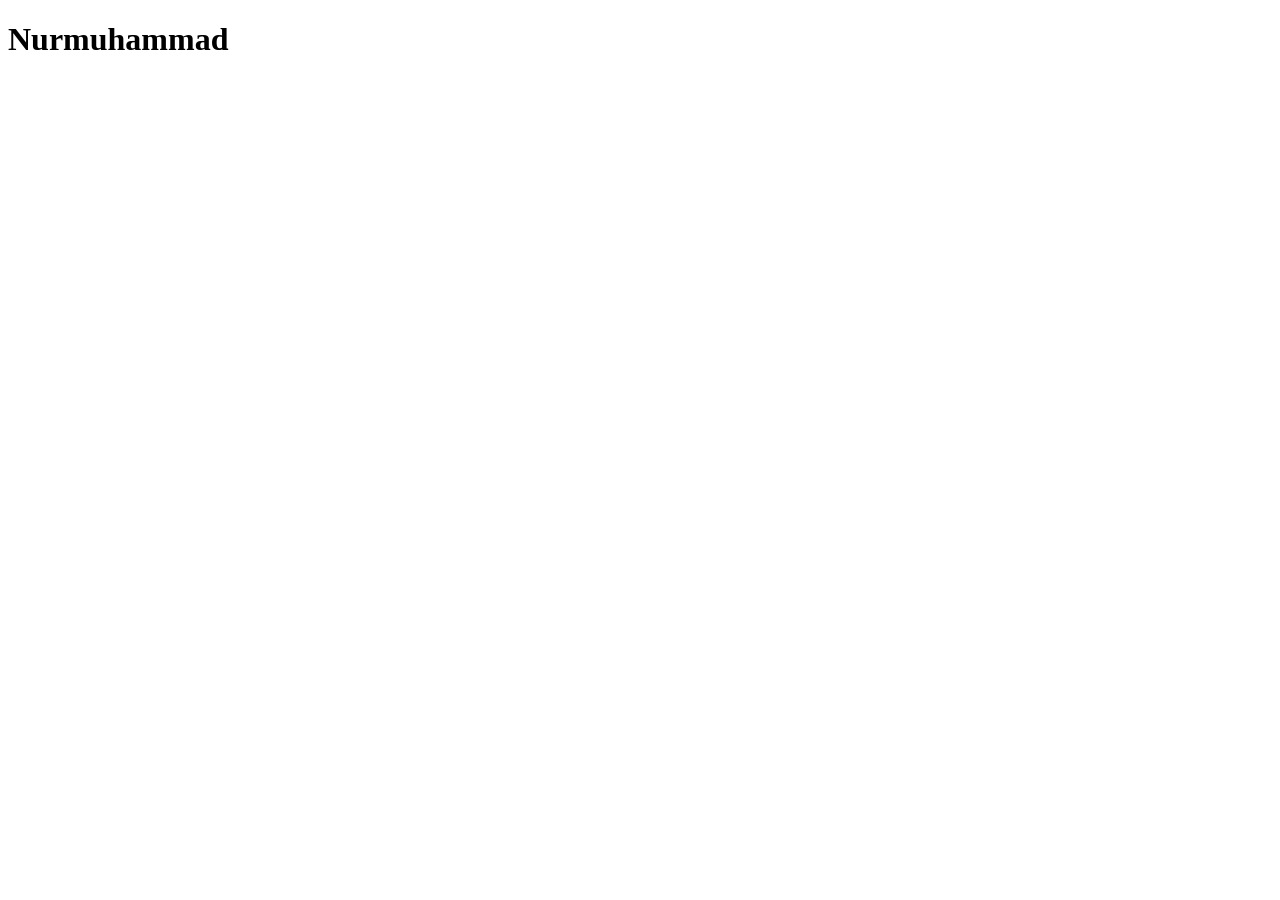
==== index.html @ 9b0490b0 "Nurmuhammad bilan" ====
<!DOCTYPE html>
<html lang="en">
<head>
    <meta charset="UTF-8">
    <meta name="viewport" content="width=device-width, initial-scale=1.0">
    <title>Document</title>
</head>
<body>
    <h1>Nurmuhammad</h1>
</body>
</html>
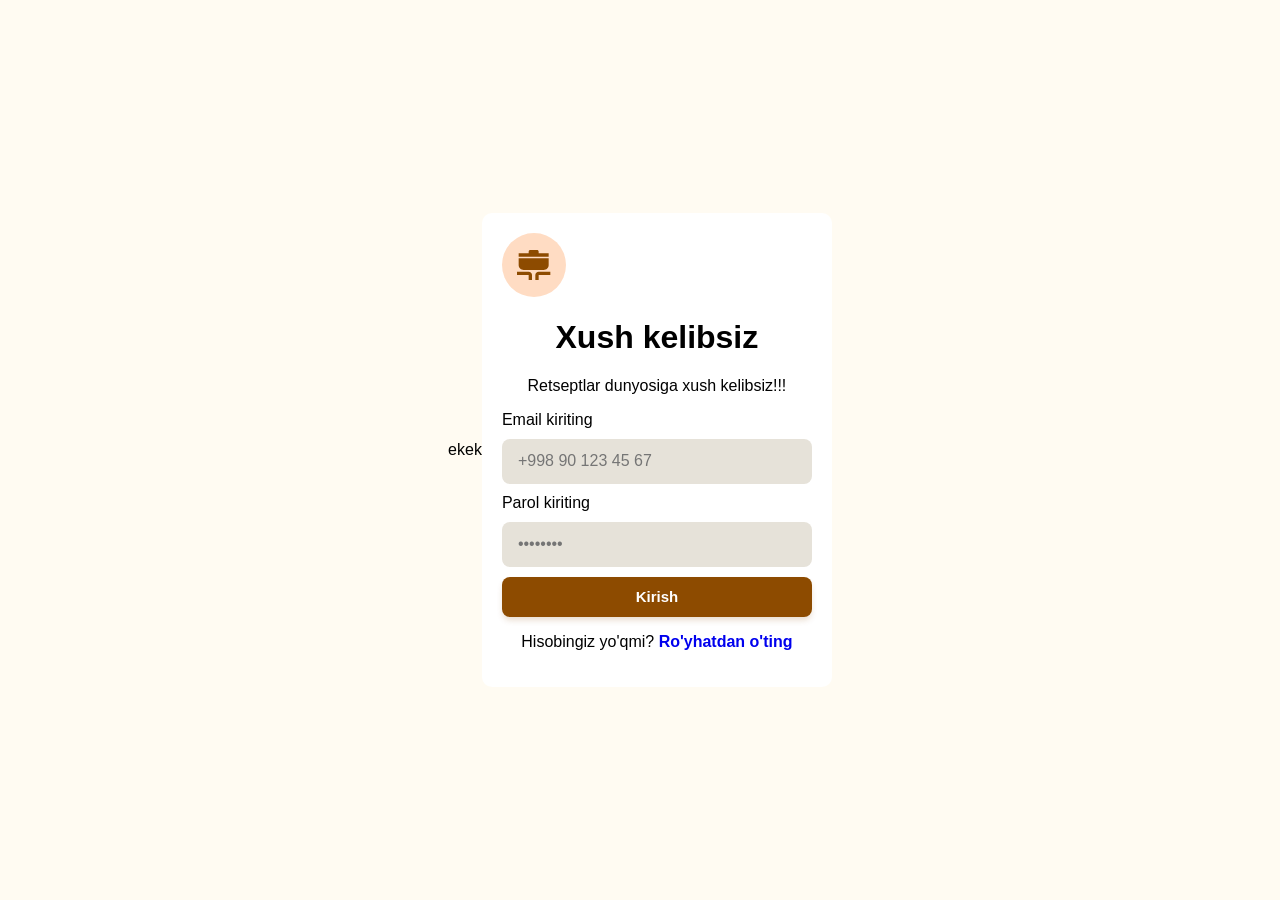
==== commit d914c574: "kirish page qildim" ====
--- a/index.html
+++ b/index.html
@@ -1,11 +1,31 @@
-<!DOCTYPE html>
-<html lang="en">
-<head>
-    <meta charset="UTF-8">
-    <meta name="viewport" content="width=device-width, initial-scale=1.0">
+<!doctype html>
+<html lang="en">  ekek
+  <head>
+    <meta charset="UTF-8" />
+    <meta name="viewport" content="width=device-width, initial-scale=1.0" />
     <title>Document</title>
-</head>
-<body>
-    <h1>Nurmuhammad</h1>
-</body>
-</html>+    <link rel="stylesheet" href="style.css" />
+  </head>
+  <body>
+    <div class="box">
+      <div class="background">
+        <img src="./Container.svg" alt="" />
+      </div>
+      <h1 class="form-title">Xush kelibsiz</h1>
+      <p class="form-text">Retseptlar dunyosiga xush kelibsiz!!!</p>
+      <form>
+        <div class="input-group">
+          <label for="">Email kiriting</label>
+          <input class="input" type="text" placeholder="+998 90 123 45 67" />
+        </div>
+        <div class="input-group">
+          <label class="">Parol kiriting</label>
+          <input class="input" type="text" placeholder="••••••••" />
+        </div>
+        <button>Kirish</button>
+
+        <p class="form-text">Hisobingiz yo'qmi? <a href="#">Ro'yhatdan o'ting</a></p>
+      </form>
+    </div>
+  </body>
+</html>
--- a/style.css
+++ b/style.css
@@ -0,0 +1,74 @@
+* {
+    box-sizing: border-box;
+    font-family: Arial, Helvetica, sans-serif;
+}
+
+body {
+    margin: 0;
+    background-color: #FFFBF2;
+    display: flex;
+    justify-content: center;
+    align-items: center;
+    height: 100vh;
+}
+
+.box {
+    max-width: 350px;
+    width: 100%;
+    flex-direction: column;
+    background-color: white;
+    padding: 20px;
+    border-radius: 10px;
+}
+
+
+
+input {
+    width: 100%;
+    height: 45px;
+    padding: 12px 16px;
+    opacity: 1;
+    border-radius: 8px;
+    outline: none;
+    border: none;
+    background: #E6E2D9;
+    margin: 10px 0px;
+    font-size: 16px;
+}
+
+.background {
+    display: flex;
+    justify-self: center;
+    align-items: center;
+    padding: 15px;
+    background-color: #FFDCC3;
+    border-radius: 50%;
+    width: 64px;
+    height: 64px;
+    opacity: 1;
+}
+
+button {
+    width: 100%;
+    height: 40px;
+    opacity: 1;
+    border-radius: 8px;
+    border: none;
+    box-shadow: 0px 2px 4px -2px #8D4B0033;
+    box-shadow: 0px 4px 6px -1px #8D4B0033;
+    color: white;
+    font-weight: bold;
+    font-size: 15px;
+    background-color: #8d4b00;
+}
+.form-text{
+    text-align: center;
+}
+.form-text a {
+    text-decoration: none;
+    font-weight: bold;
+}
+
+.form-title{
+    text-align: center;
+}
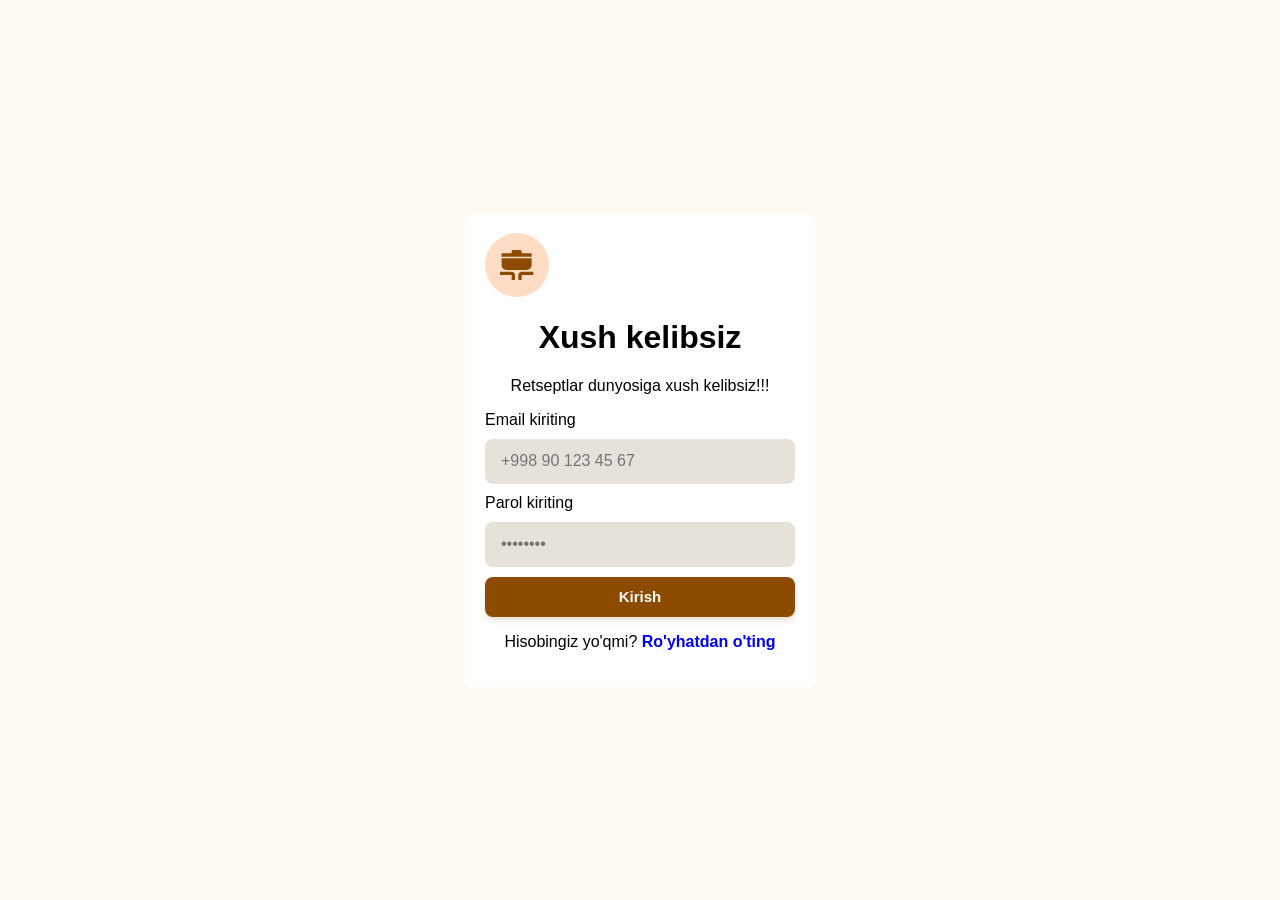
==== commit 9642f605: "oxirgi page" ====
--- a/index.html
+++ b/index.html
@@ -1,5 +1,5 @@
 <!doctype html>
-<html lang="en">  ekek
+<html lang="en">
   <head>
     <meta charset="UTF-8" />
     <meta name="viewport" content="width=device-width, initial-scale=1.0" />
@@ -23,7 +23,6 @@
           <input class="input" type="text" placeholder="••••••••" />
         </div>
         <button>Kirish</button>
-
         <p class="form-text">Hisobingiz yo'qmi? <a href="#">Ro'yhatdan o'ting</a></p>
       </form>
     </div>
--- a/style.css
+++ b/style.css
@@ -1,3 +1,4 @@
+
 * {
     box-sizing: border-box;
     font-family: Arial, Helvetica, sans-serif;
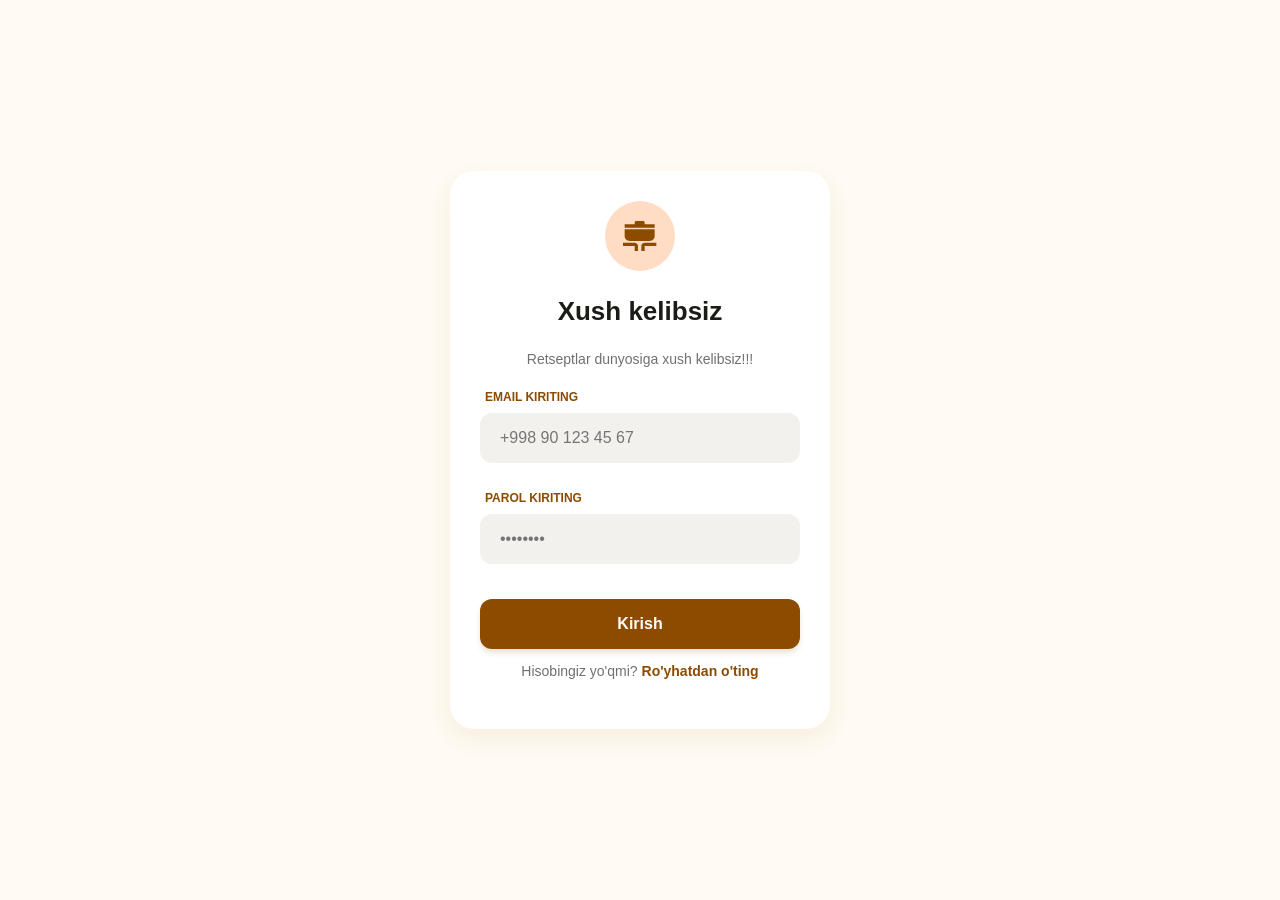
==== commit 5478df75: "loyiha" ====
--- a/index.html
+++ b/index.html
@@ -26,5 +26,6 @@
         <p class="form-text">Hisobingiz yo'qmi? <a href="#">Ro'yhatdan o'ting</a></p>
       </form>
     </div>
+    <script src="script.js"></script>
   </body>
 </html>
--- a/style.css
+++ b/style.css
@@ -72,4 +72,144 @@
 
 .form-title{
     text-align: center;
+}
+/* Animatsiyalar kutubxonasi */
+@keyframes fadeInUp {
+    from { opacity: 0; transform: translateY(30px); }
+    to { opacity: 1; transform: translateY(0); }
+}
+
+@keyframes shake {
+    0%, 100% { transform: translateX(0); }
+    25% { transform: translateX(-8px); }
+    75% { transform: translateX(8px); }
+}
+
+@keyframes iconPop {
+    0% { transform: scale(0); }
+    80% { transform: scale(1.2); }
+    100% { transform: scale(1); }
+}
+
+body {
+    margin: 0;
+    background-color: #FFFBF2;
+    display: flex;
+    justify-content: center;
+    align-items: center;
+    height: 100vh;
+    overflow: hidden; /* Sahifa yuklanishda ortiqcha scroll bo'lmasligi uchun */
+}
+
+.box {
+    max-width: 380px; /* Biroz kengaytirildi */
+    width: 90%;
+    background-color: white;
+    padding: 30px;
+    border-radius: 24px; /* Zamonaviyroq yumaloqlik */
+    box-shadow: 0 10px 25px rgba(141, 75, 0, 0.08);
+    animation: fadeInUp 0.8s cubic-bezier(0.16, 1, 0.3, 1);
+    display: flex;
+    flex-direction: column;
+    align-items: center;
+}
+
+.background {
+    display: flex;
+    justify-content: center;
+    align-items: center;
+    padding: 15px;
+    background-color: #FFDCC3;
+    border-radius: 50%;
+    width: 70px;
+    height: 70px;
+    margin-bottom: 15px;
+    animation: iconPop 0.6s cubic-bezier(0.34, 1.56, 0.64, 1) 0.2s backwards;
+}
+
+.form-title {
+    margin: 10px 0;
+    font-size: 26px;
+    color: #1C1C17;
+    animation: fadeInUp 0.6s ease 0.3s backwards;
+}
+
+.form-text {
+    color: #707070;
+    font-size: 14px;
+    margin-bottom: 20px;
+    animation: fadeInUp 0.6s ease 0.4s backwards;
+}
+
+.input-group {
+    width: 100%;
+    margin-bottom: 15px;
+    animation: fadeInUp 0.6s ease 0.5s backwards;
+}
+
+label {
+    font-size: 12px;
+    font-weight: bold;
+    color: #8D4B00;
+    margin-left: 5px;
+    text-transform: uppercase;
+}
+
+input {
+    width: 100%;
+    height: 50px;
+    padding: 12px 18px;
+    border-radius: 12px;
+    outline: none;
+    border: 2px solid transparent; /* Border qo'shildi */
+    background: #F3F1ED;
+    margin-top: 8px;
+    font-size: 16px;
+    transition: all 0.3s ease;
+}
+
+input:focus {
+    background: #fff;
+    border-color: #8D4B00;
+    box-shadow: 0 0 8px rgba(141, 75, 0, 0.15);
+}
+
+button {
+    width: 100%;
+    height: 50px;
+    border-radius: 12px;
+    border: none;
+    color: white;
+    font-weight: bold;
+    font-size: 16px;
+    background-color: #8d4b00;
+    cursor: pointer;
+    margin-top: 10px;
+    transition: all 0.3s ease;
+    animation: fadeInUp 0.6s ease 0.6s backwards;
+}
+
+button:hover {
+    background-color: #6D3A00;
+    transform: translateY(-2px);
+    box-shadow: 0 5px 15px rgba(141, 75, 0, 0.3);
+}
+
+button:active {
+    transform: translateY(0);
+}
+
+.form-text a {
+    color: #8D4B00;
+    transition: color 0.3s ease;
+}
+
+.form-text a:hover {
+    color: #FF7A00;
+}
+
+/* Xatolik holati uchun klass */
+.input-error {
+    animation: shake 0.4s ease-in-out;
+    border-color: #e74c3c !important;
 }
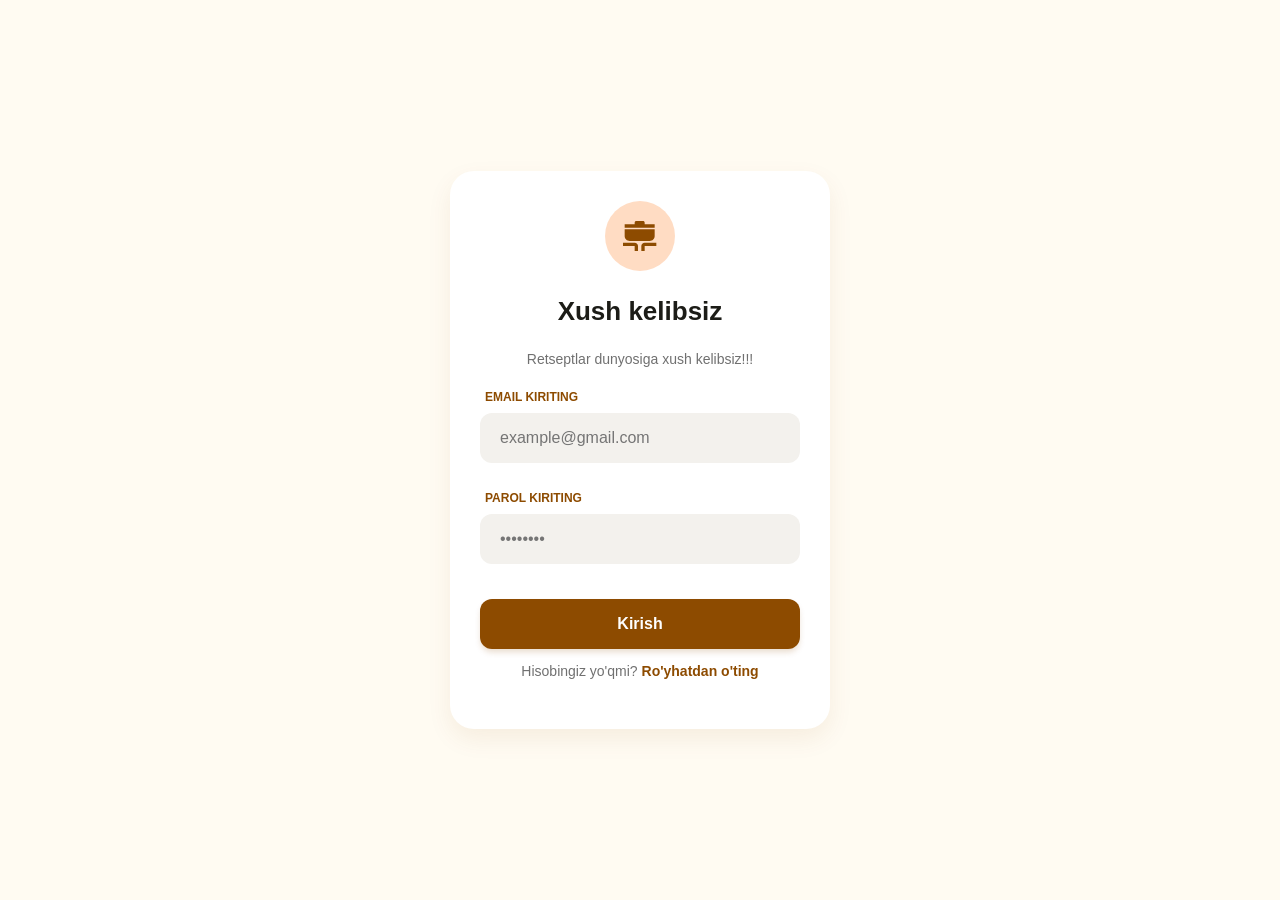
==== commit 8a960ea0: "Tugadiiiii!" ====
--- a/index.html
+++ b/index.html
@@ -7,6 +7,12 @@
     <link rel="stylesheet" href="style.css" />
   </head>
   <body>
+    <div id="toast" class="toast">
+      <div class="toast-content">
+        <span id="toast-message"></span>
+        <div class="toast-timer" id="toast-timer"></div>
+      </div>
+    </div>
     <div class="box">
       <div class="background">
         <img src="./Container.svg" alt="" />
@@ -16,14 +22,16 @@
       <form>
         <div class="input-group">
           <label for="">Email kiriting</label>
-          <input class="input" type="text" placeholder="+998 90 123 45 67" />
+          <input class="input" type="text" placeholder="example@gmail.com" />
         </div>
         <div class="input-group">
           <label class="">Parol kiriting</label>
-          <input class="input" type="text" placeholder="••••••••" />
+          <input class="input" type="password" placeholder="••••••••" />
         </div>
         <button>Kirish</button>
-        <p class="form-text">Hisobingiz yo'qmi? <a href="#">Ro'yhatdan o'ting</a></p>
+        <p class="form-text">
+          Hisobingiz yo'qmi? <a href="#">Ro'yhatdan o'ting</a>
+        </p>
       </form>
     </div>
     <script src="script.js"></script>
--- a/style.css
+++ b/style.css
@@ -1,4 +1,3 @@
-
 * {
     box-sizing: border-box;
     font-family: Arial, Helvetica, sans-serif;
@@ -62,33 +61,61 @@
     font-size: 15px;
     background-color: #8d4b00;
 }
-.form-text{
+
+.form-text {
     text-align: center;
 }
+
 .form-text a {
     text-decoration: none;
     font-weight: bold;
 }
 
-.form-title{
+.form-title {
     text-align: center;
 }
+
 /* Animatsiyalar kutubxonasi */
 @keyframes fadeInUp {
-    from { opacity: 0; transform: translateY(30px); }
-    to { opacity: 1; transform: translateY(0); }
+    from {
+        opacity: 0;
+        transform: translateY(30px);
+    }
+
+    to {
+        opacity: 1;
+        transform: translateY(0);
+    }
 }
 
 @keyframes shake {
-    0%, 100% { transform: translateX(0); }
-    25% { transform: translateX(-8px); }
-    75% { transform: translateX(8px); }
+
+    0%,
+    100% {
+        transform: translateX(0);
+    }
+
+    25% {
+        transform: translateX(-8px);
+    }
+
+    75% {
+        transform: translateX(8px);
+    }
 }
 
 @keyframes iconPop {
-    0% { transform: scale(0); }
-    80% { transform: scale(1.2); }
-    100% { transform: scale(1); }
+    0% {
+        transform: scale(0);
+    }
+
+    80% {
+        transform: scale(1.2);
+    }
+
+    100% {
+        transform: scale(1);
+    }
 }
 
 body {
@@ -98,15 +125,18 @@
     justify-content: center;
     align-items: center;
     height: 100vh;
-    overflow: hidden; /* Sahifa yuklanishda ortiqcha scroll bo'lmasligi uchun */
+    overflow: hidden;
+    /* Sahifa yuklanishda ortiqcha scroll bo'lmasligi uchun */
 }
 
 .box {
-    max-width: 380px; /* Biroz kengaytirildi */
+    max-width: 380px;
+    /* Biroz kengaytirildi */
     width: 90%;
     background-color: white;
     padding: 30px;
-    border-radius: 24px; /* Zamonaviyroq yumaloqlik */
+    border-radius: 24px;
+    /* Zamonaviyroq yumaloqlik */
     box-shadow: 0 10px 25px rgba(141, 75, 0, 0.08);
     animation: fadeInUp 0.8s cubic-bezier(0.16, 1, 0.3, 1);
     display: flex;
@@ -161,7 +191,8 @@
     padding: 12px 18px;
     border-radius: 12px;
     outline: none;
-    border: 2px solid transparent; /* Border qo'shildi */
+    border: 2px solid transparent;
+    /* Border qo'shildi */
     background: #F3F1ED;
     margin-top: 8px;
     font-size: 16px;
@@ -212,4 +243,171 @@
 .input-error {
     animation: shake 0.4s ease-in-out;
     border-color: #e74c3c !important;
+}
+
+.toast {
+    position: fixed;
+    top: 20px;
+    right: -350px;
+    width: 300px;
+    background: #fff;
+    border-radius: 12px;
+    box-shadow: 0 10px 25px rgba(0, 0, 0, 0.15);
+    padding: 15px;
+    z-index: 999;
+    transition: all 0.5s ease;
+}
+
+.toast.show {
+    right: 20px;
+}
+
+.toast.success {
+    border-left: 5px solid #27ae60;
+}
+
+.toast.error {
+    border-left: 5px solid #e74c3c;
+}
+
+.toast-content {
+    font-size: 14px;
+    color: #333;
+}
+
+.toast-timer {
+    margin-top: 8px;
+    height: 4px;
+    background: #ddd;
+    border-radius: 4px;
+    overflow: hidden;
+    position: relative;
+}
+
+.toast-timer::after {
+    content: "";
+    position: absolute;
+    left: 0;
+    top: 0;
+    height: 100%;
+    width: 100%;
+    background: #8D4B00;
+    animation: countdown linear forwards;
+}
+
+@keyframes countdown {
+    from {
+        width: 100%;
+    }
+
+    to {
+        width: 0%;
+    }
+}
+
+/* =========================
+   📱 TABLET (768px gacha)
+========================= */
+@media (max-width: 768px) {
+
+    body {
+        padding: 20px;
+    }
+
+    .box {
+        width: 100%;
+        max-width: 400px;
+        padding: 25px;
+        border-radius: 18px;
+    }
+
+    .form-title {
+        font-size: 22px;
+    }
+
+    .form-text {
+        font-size: 13px;
+    }
+
+    input {
+        height: 45px;
+        font-size: 15px;
+    }
+
+    button {
+        height: 45px;
+        font-size: 15px;
+    }
+}
+
+/* =========================
+   📱 MOBILE (480px gacha)
+========================= */
+@media (max-width: 480px) {
+
+    body {
+        padding: 15px;
+        align-items: flex-start;
+        /* tepaga chiqadi */
+    }
+
+    .box {
+        backdrop-filter: blur(10px);
+    }
+
+    .box {
+        width: 100%;
+        padding: 20px;
+        border-radius: 16px;
+        margin-top: 30px;
+    }
+
+    .background {
+        width: 60px;
+        height: 60px;
+    }
+
+    .background img {
+        width: 30px;
+        height: 30px;
+    }
+
+    .form-title {
+        font-size: 20px;
+    }
+
+    .form-text {
+        font-size: 12px;
+        margin-bottom: 15px;
+    }
+
+    .input-group {
+        margin-bottom: 12px;
+    }
+
+    input {
+        height: 42px;
+        padding: 10px 14px;
+        font-size: 14px;
+    }
+
+    button {
+        height: 42px;
+        font-size: 14px;
+    }
+
+    label {
+        font-size: 11px;
+    }
+
+    /* 🔔 Toast ham moslashadi */
+    .toast {
+        width: 90%;
+        right: -100%;
+        top: 15px;
+    }
+
+    .toast.show {
+        right: 5%;
+    }
 }
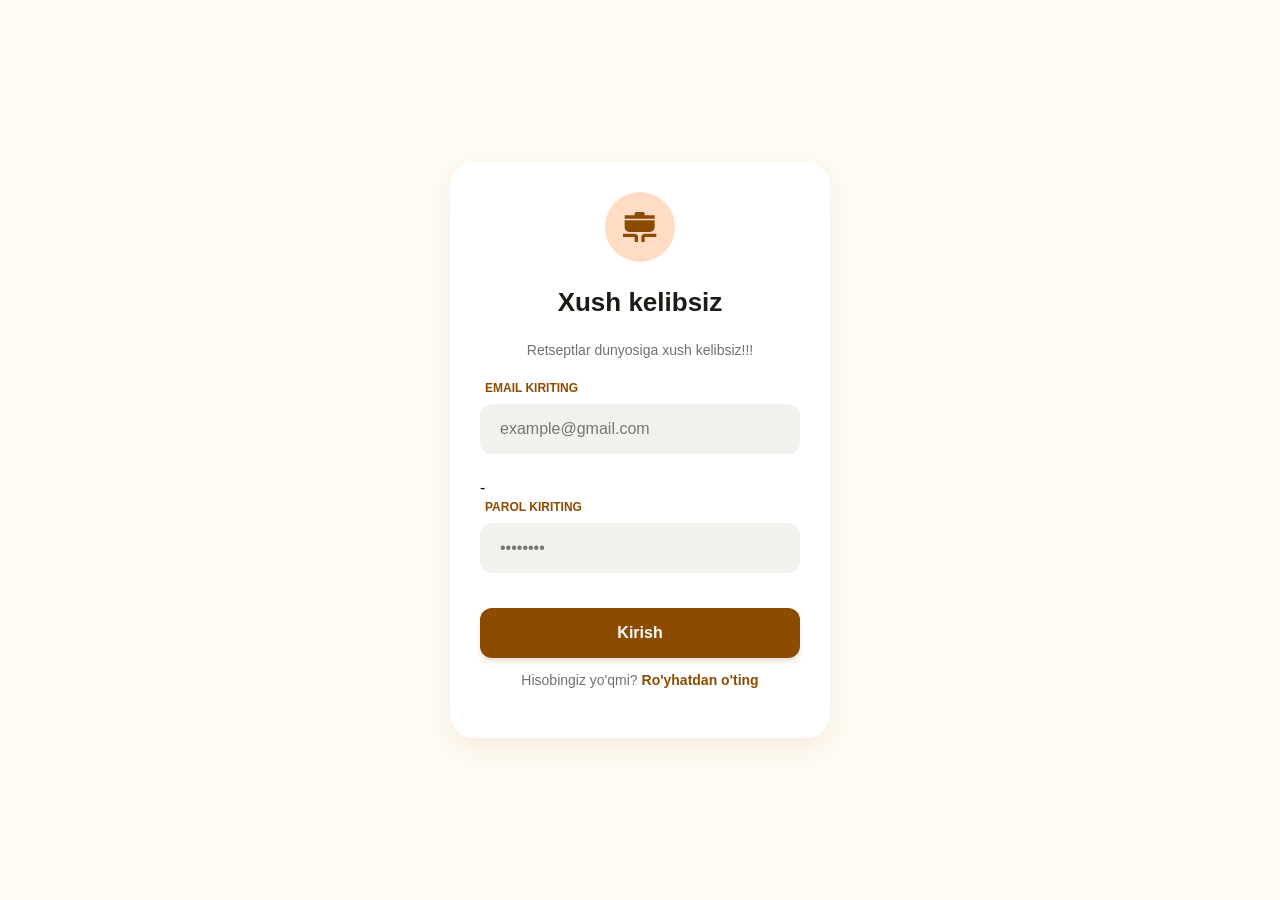
==== commit 1acdd27e: "loyiha" ====
--- a/index.html
+++ b/index.html
@@ -3,16 +3,11 @@
   <head>
     <meta charset="UTF-8" />
     <meta name="viewport" content="width=device-width, initial-scale=1.0" />
-    <title>Document</title>
+    <title>OnaRetsept</title>
     <link rel="stylesheet" href="style.css" />
   </head>
   <body>
-    <div id="toast" class="toast">
-      <div class="toast-content">
-        <span id="toast-message"></span>
-        <div class="toast-timer" id="toast-timer"></div>
-      </div>
-    </div>
+    <div id="toast-container"></div>
     <div class="box">
       <div class="background">
         <img src="./Container.svg" alt="" />
@@ -24,13 +19,14 @@
           <label for="">Email kiriting</label>
           <input class="input" type="text" placeholder="example@gmail.com" />
         </div>
+        -
         <div class="input-group">
           <label class="">Parol kiriting</label>
           <input class="input" type="password" placeholder="••••••••" />
         </div>
         <button>Kirish</button>
         <p class="form-text">
-          Hisobingiz yo'qmi? <a href="#">Ro'yhatdan o'ting</a>
+          Hisobingiz yo'qmi? <a href="login.html">Ro'yhatdan o'ting</a>
         </p>
       </form>
     </div>
--- a/style.css
+++ b/style.css
@@ -21,7 +21,9 @@
     border-radius: 10px;
 }
 
-
+.form-text{
+    text-align: center;
+}
 
 input {
     width: 100%;
@@ -46,6 +48,9 @@
     width: 64px;
     height: 64px;
     opacity: 1;
+}
+.login-link h4{
+   margin: 0;
 }
 
 button {
@@ -239,70 +244,66 @@
     color: #FF7A00;
 }
 
-/* Xatolik holati uchun klass */
-.input-error {
-    animation: shake 0.4s ease-in-out;
-    border-color: #e74c3c !important;
+#toast-container {
+    position: fixed;
+    top: 25px;
+    right: 25px;
+    z-index: 9999;
 }
 
 .toast {
-    position: fixed;
-    top: 20px;
-    right: -350px;
-    width: 300px;
-    background: #fff;
-    border-radius: 12px;
-    box-shadow: 0 10px 25px rgba(0, 0, 0, 0.15);
-    padding: 15px;
-    z-index: 999;
-    transition: all 0.5s ease;
-}
-
-.toast.show {
-    right: 20px;
-}
-
-.toast.success {
-    border-left: 5px solid #27ae60;
-}
-
-.toast.error {
-    border-left: 5px solid #e74c3c;
-}
-
-.toast-content {
-    font-size: 14px;
+    background: #ffffff;
     color: #333;
-}
-
-.toast-timer {
-    margin-top: 8px;
+    padding: 16px 28px;
+    margin-bottom: 12px;
+    border-radius: 6px;
+    box-shadow: 0 10px 25px rgba(0,0,0,0.1);
+    font-weight: 500;
+    min-width: 280px;
+    position: relative;
+    overflow: hidden;
+    /* Silliq kirish */
+    animation: toastIn 0.4s ease forwards;
+}
+
+.toast.hide {
+    /* Silliq chiqish */
+    animation: toastOut 0.4s ease forwards;
+}
+
+/* Countdown chizig'i (pastida) */
+.toast::after {
+    content: '';
+    position: absolute;
+    bottom: 0;
+    left: 0;
     height: 4px;
-    background: #ddd;
-    border-radius: 4px;
-    overflow: hidden;
-    position: relative;
-}
-
-.toast-timer::after {
-    content: "";
-    position: absolute;
-    left: 0;
-    top: 0;
-    height: 100%;
-    width: 100%;
-    background: #8D4B00;
+    width: 100%;
     animation: countdown linear forwards;
+    animation-duration: inherit; /* JS'dan keladi */
+}
+
+/* Success va Error ranglari */
+.toast.success { border-left: 6px solid #2ecc71; }
+.toast.success::after { background: #2ecc71; }
+
+.toast.error { border-left: 6px solid #e74c3c; }
+.toast.error::after { background: #e74c3c; }
+
+/* Animatsiyalar */
+@keyframes toastIn {
+    from { transform: translateX(100%); opacity: 0; }
+    to { transform: translateX(0); opacity: 1; }
+}
+
+@keyframes toastOut {
+    from { transform: translateX(0); opacity: 1; }
+    to { transform: translateX(120%); opacity: 0; }
 }
 
 @keyframes countdown {
-    from {
-        width: 100%;
-    }
-
-    to {
-        width: 0%;
-    }
+    from { width: 100%; }
+    to { width: 0%; }
 }
 
 /* =========================
